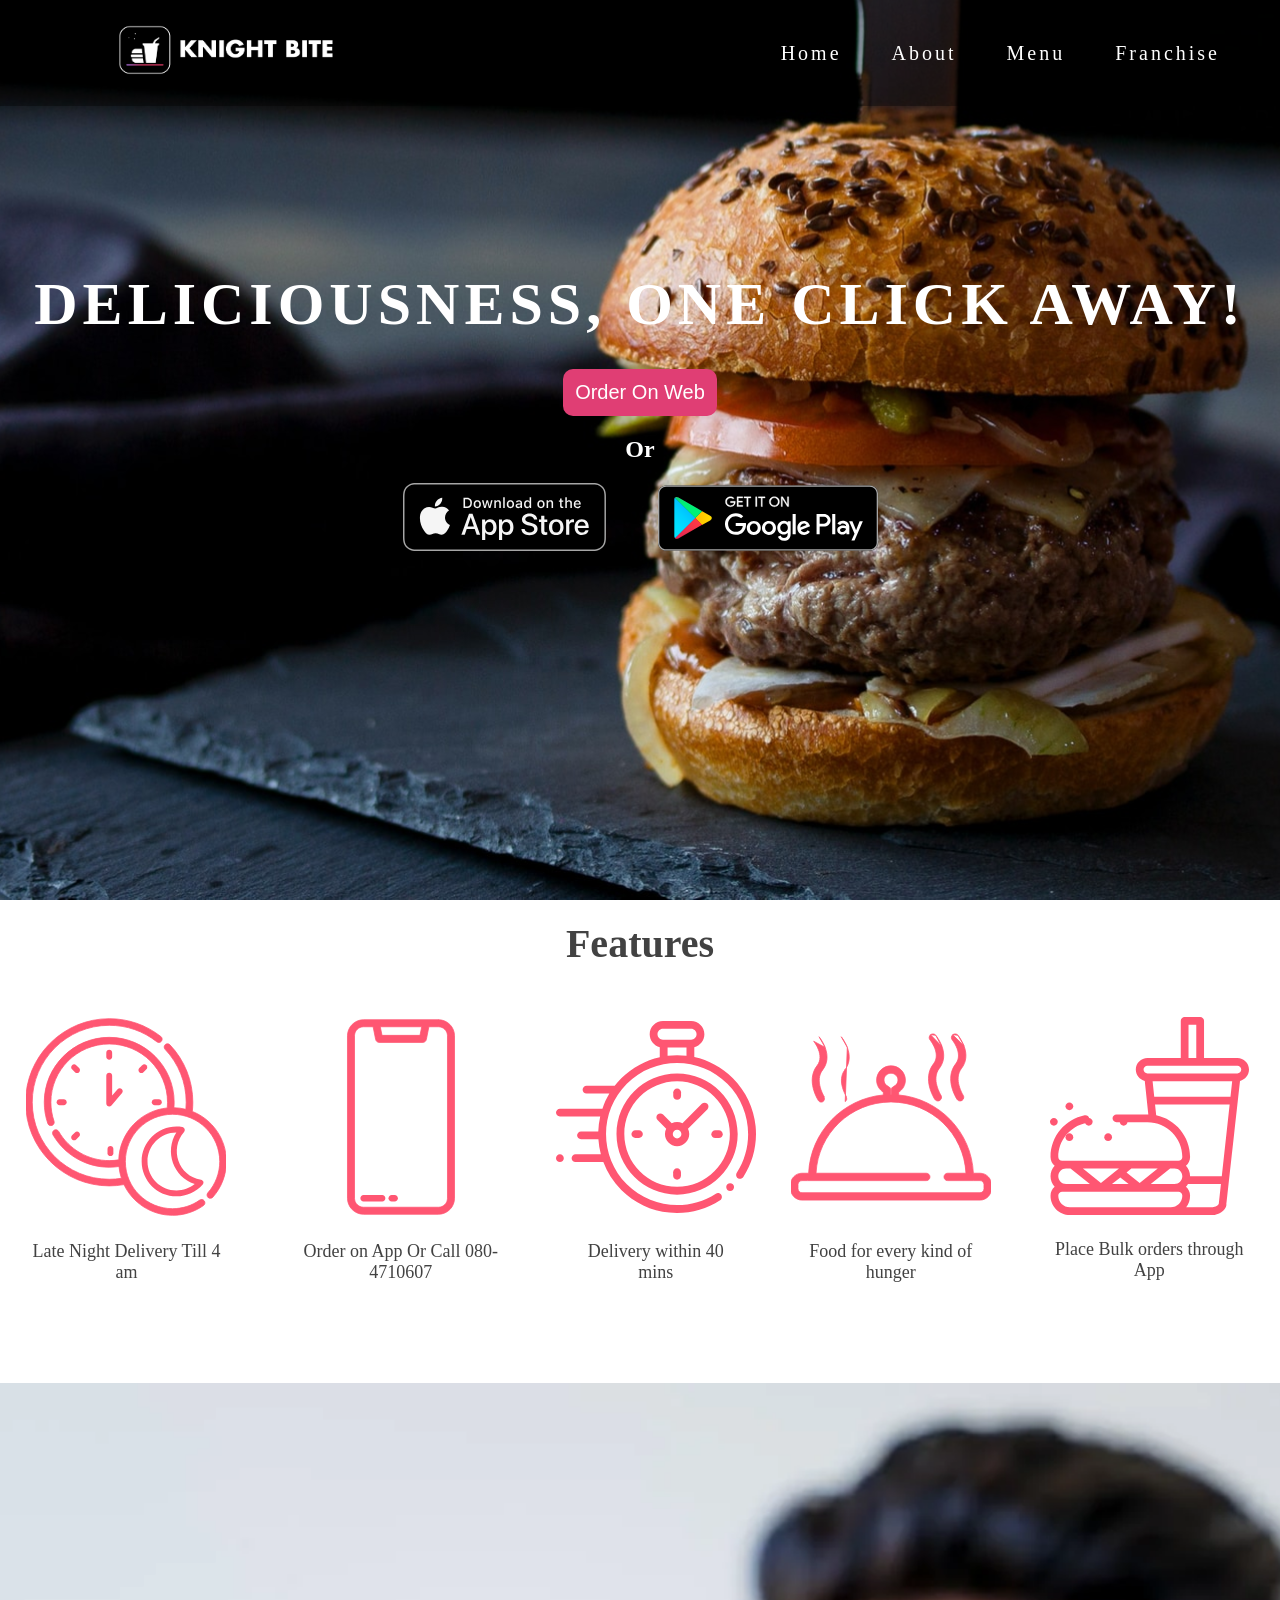
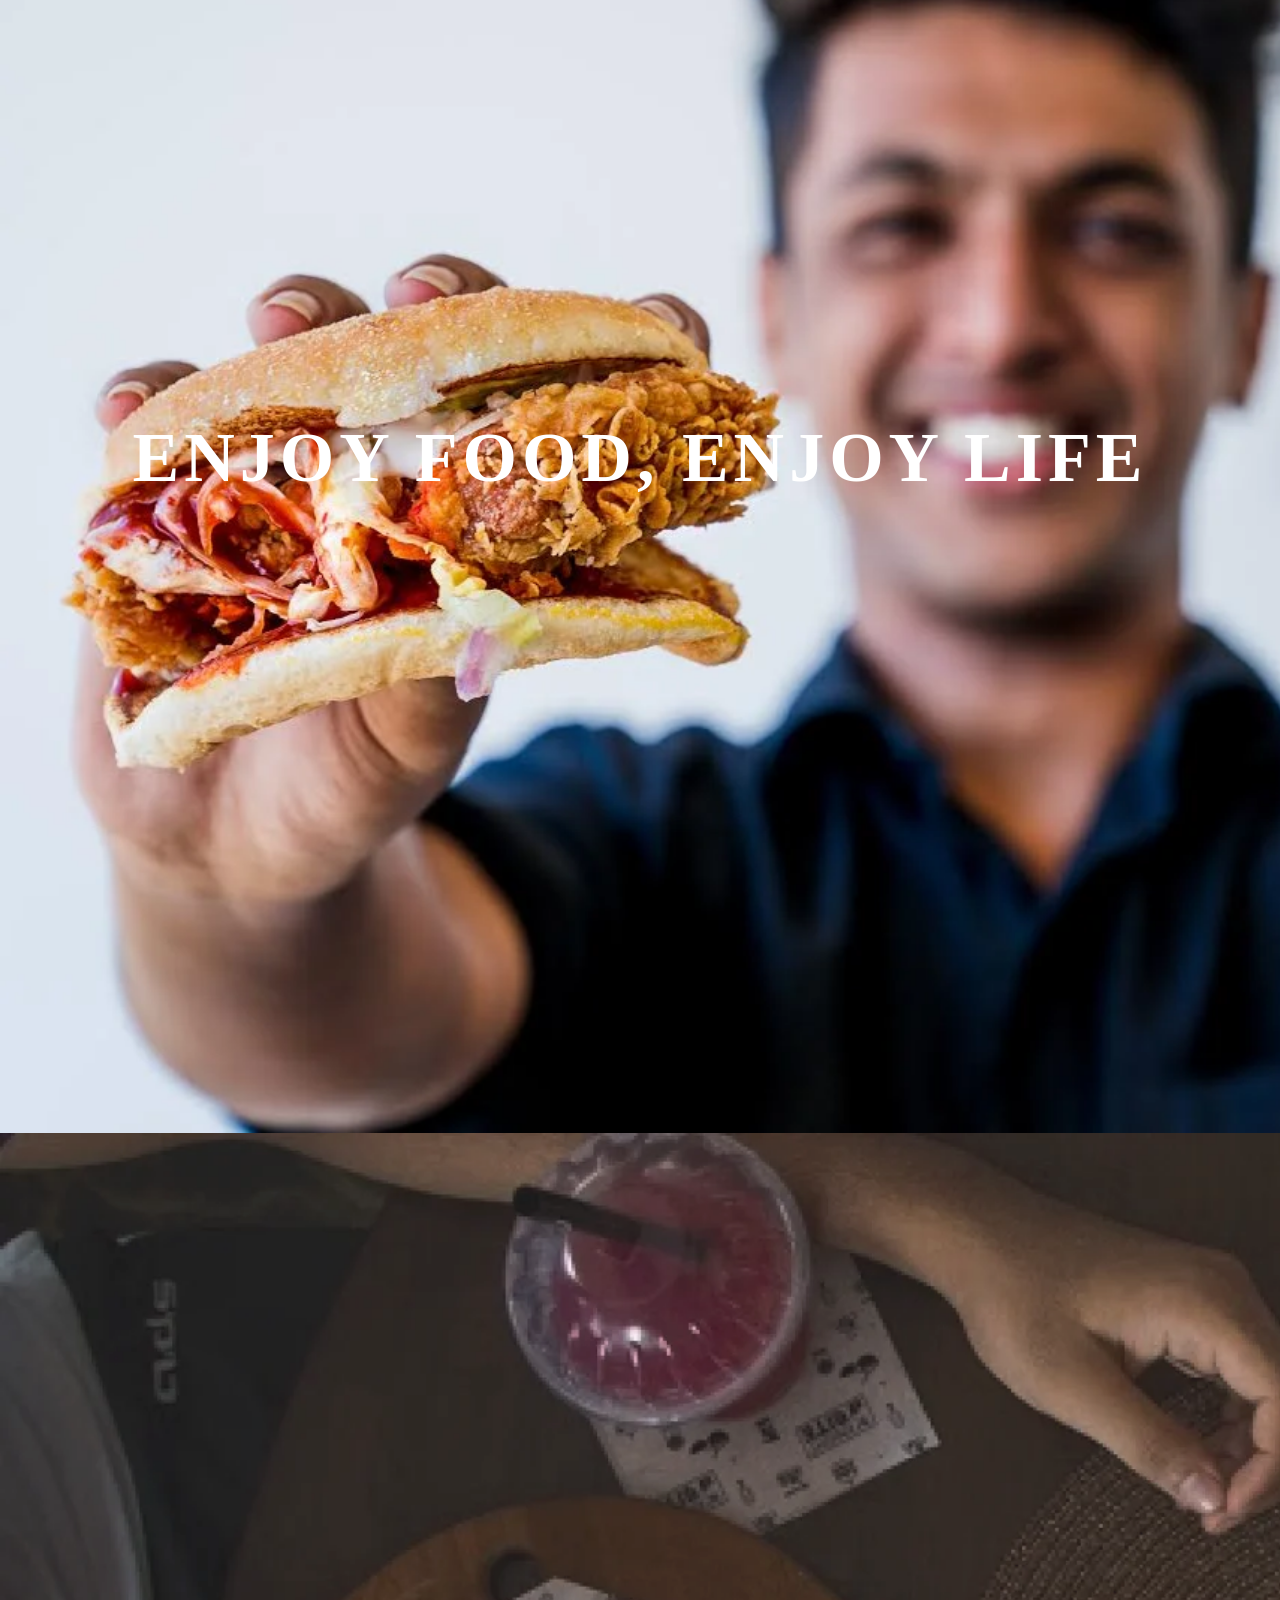
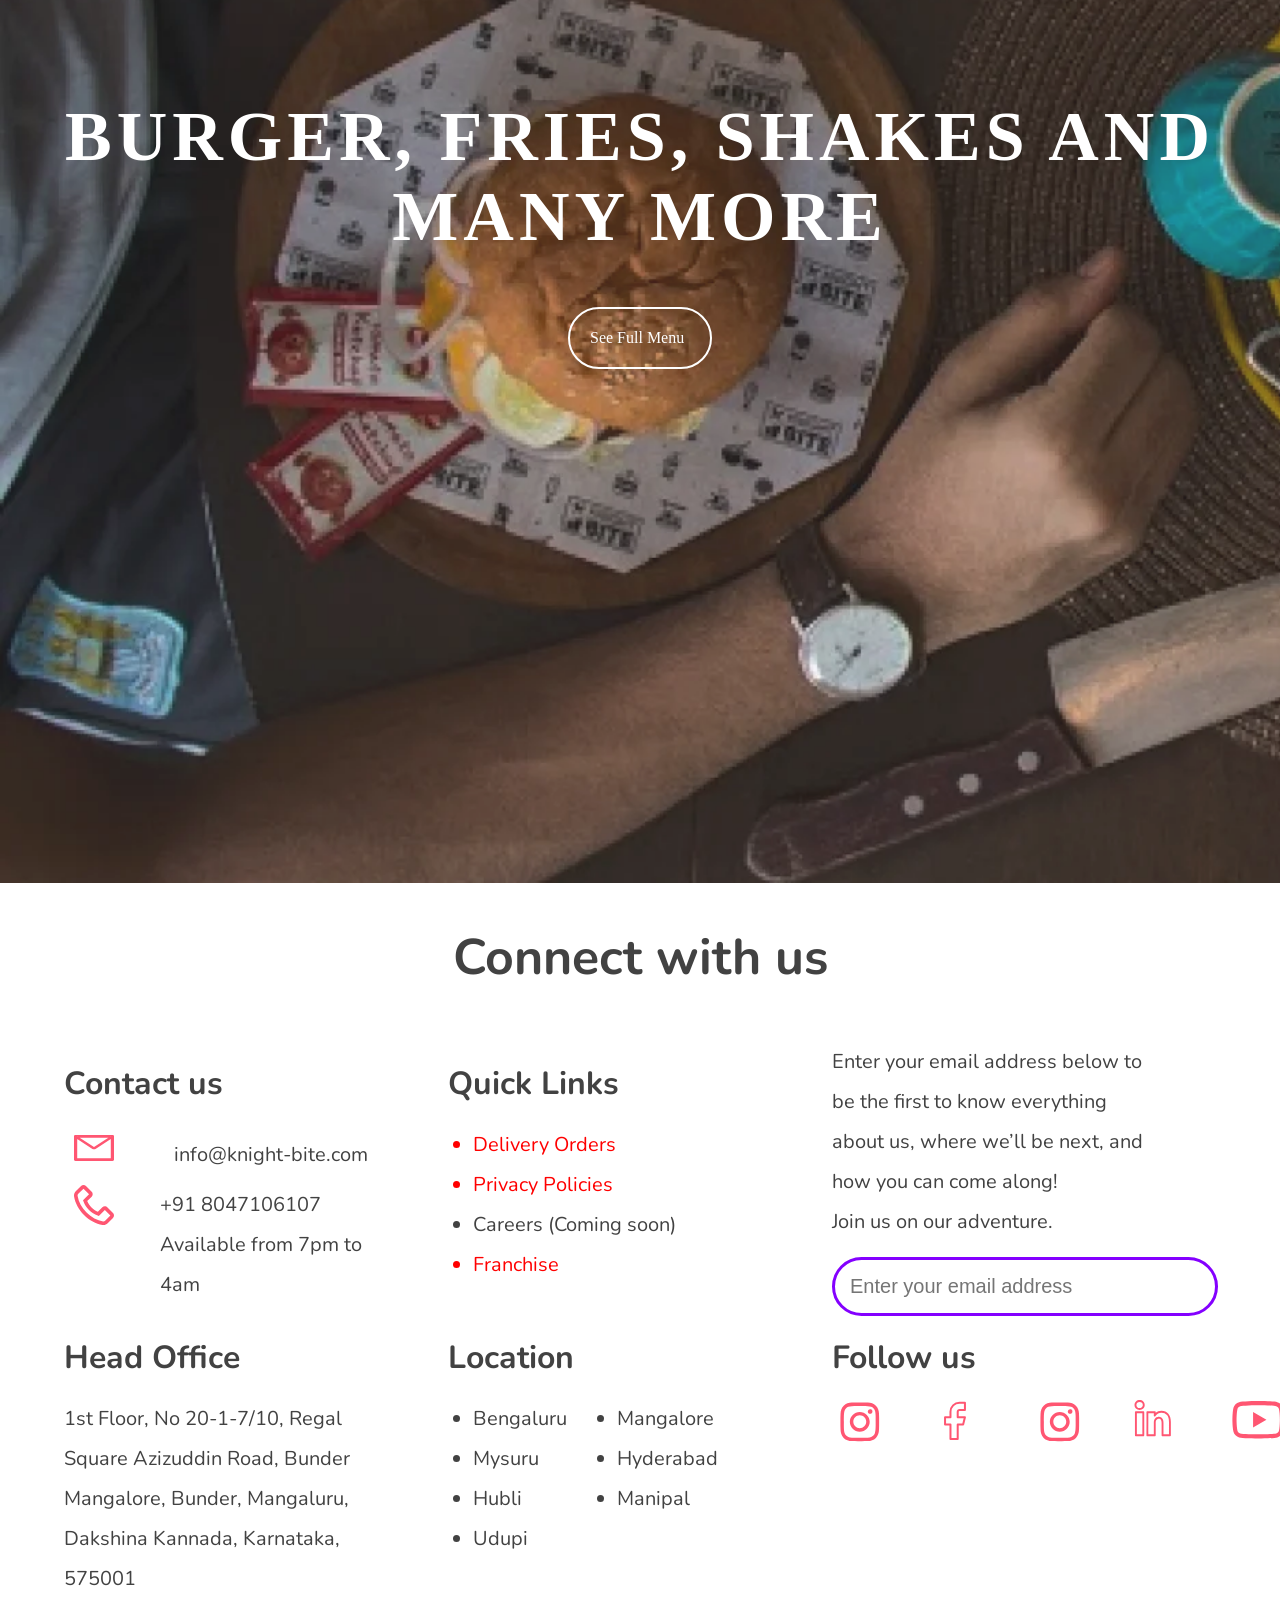
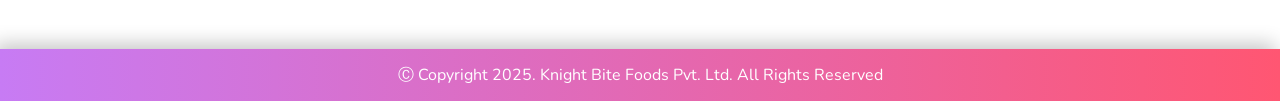
==== index.html @ 64aa1a14 "Added all the pages" ====
<!DOCTYPE html>
<html lang="en">
<head>
    <meta charset="UTF-8">
    <meta name="viewport" content="width=device-width, initial-scale=1.0">
    <link href="https://fonts.googleapis.com/css2?family=Nunito:wght@300;400;600;700&amp;display=swap" rel="stylesheet">
    <title>Knight Bite</title>
    <link rel="icon" href="./images/logo.png"> 
    <link rel="stylesheet" href="index.css">
</head>
<body>
    <div class="main-background">
<!--START NAVIGATION BAR-->
        <div class="nav">
            <div class="logo">
                <img src="./images/kb_logo_new_2.png" alt="logo">
            </div>
            <div class="navbar">
                <ul class="link-nav">
                    <li><a href="index.html">Home</a></li>
                    <li><a href="About.html">About</a></li>
                    <li><a href="Menu.html">Menu</a></li>
                    <li><a href="Franchise.html">Franchise</a></li>
                </ul>
            </div>
        </div>
    
<!--END NAVIGATION BAR-->

<!--START MAIN CONTENT-->

        <div class="main-text">
            <h1>Deliciousness, One Click Away!</h1>
        </div>

        <div class="button-container">
            <div class="main-button">
                <a href="https://order.knight-bite.com/">
                    <button>Order On Web</button></a>
            </div>

             <h2 style="color: white;text-align: center;">Or</h2>

            <div class="app-button">
                <div class="ios-button1">
                    <a href="https://apps.apple.com/in/app/knight-bite-order-food-online/id1387840512">
                        <div class="ios-store"></div></a>
                </div>

                <div class="app-button2">
                    <a href="https://play.google.com/store/apps/details?id=com.axndxsoftwarehub.knightbite&hl=en">
                        <div class="android-store"></div></a>
                </div>
            </div>
        </div>
    </div>

    <!--END MAIN CONTENT-->

    <!--START FEATURES CONTENT-->

    <div class="main-features">
        <h1>Features</h1>
        <div class="Features">
            <div class="features-contents">
                <img src="./images/feature-1.svg" alt="1"><p>Late Night Delivery Till 4 am</p>
            </div>
            <div class="features-contents">
                <img src="./images/feature-2.svg" alt="2"><p>Order on App Or Call 080-4710607</p>
            </div>
            <div class="features-contents">
                <img src="./images/feature-3.svg" alt="3"><p>Delivery within 40 mins</p>
            </div>
            <div class="features-contents">
                <img src="./images/feature-4.svg" alt="4"><p>Food for every kind of hunger</p>
            </div>
            <div class="features-contents">
                <img src="./images/feature-5.svg" alt="5"><p>Place Bulk orders through App</p>
            </div>
        </div>
    </div>

     <!--ENDS FEATURES CONTENT-->

    <div class="banner-1">
        <h1>Enjoy food, enjoy life</h1>
    </div>

    <div class="banner-2">
        <div class="menu">
        <h1>Burger, fries, shakes and many more</h1>
            <div class="menu-button">
            <a href="Menu.html">See Full Menu</a>
            </div>
        </div>
    </div>

    <!--STARTS HOME FOOTER-->
    <div class="home-footer-head">
        <h1>Connect with us</h1>
    </div>

    <div class="footer-details">
        <div class="footer-items">
            <h1>Contact us</h1>
            <div class="contact-us">
                <div class="con-email">
                    <div class="contact-email"></div>
                    <span>info@knight-bite.com</span>
                </div>
                <div class="con-phone">
                    <div class="contact-phone"></div>
                    <span>+91 8047106107<br>Available from 7pm to 4am</span>
                </div>
            </div>
        </div>
        <div class="footer-items">
            <div class="Quick-Links">
                <h1>Quick Links</h1>
                <div class="links-list">
                    <ul>
                        <li><a href="Delivery-Orders.html">Delivery Orders</a></li>
                        <li><a href="Privacy-Policies.html">Privacy Policies</a></li>
                        <li>Careers (Coming soon)</li>
                        <li><a href="Franchise.html">Franchise</a></li>
                    </ul>
                </div>
            </div>
        </div>
        <div class="footer-items">
            <div class="Connect-us">
                <p>Enter your email address below to be the first to know everything about us, where we’ll be next, and how you can come along!</p>
                <p>Join us on our adventure.</p>
                <div class="input-field">
                    <input type="email" placeholder="Enter your email address">
                    <button class="email-btn">
                        <img src="./images/email-btn.svg" alt="email">
                    </button>
                </div>
            </div>
        </div>
        <div class="footer-items">
            <div class="head-office">
                <h1>Head Office</h1>
                <span>1st Floor, No 20-1-7/10, Regal Square Azizuddin Road, Bunder Mangalore, Bunder, Mangaluru, Dakshina Kannada, Karnataka, 575001</span>
            </div>
        </div>
        <div class="footer-items">
            <div class="location">
                <h1>Location</h1>
                <div class="location-lists">
                <ul class="loc-lists">
                    <li>Bengaluru</li>
                    <li>Mangalore</li>
                    <li>Mysuru</li>
                    <li>Hyderabad</li>
                    <li>Hubli</li>
                    <li>Manipal</li>
                    <li>Udupi</li>
                    </table>
                </ul>
                </div>
            </div>
        </div>
        <div class="footer-items">
            <div class="follow-us">
                <h1>Follow us</h1>
            <div class="social-media">
                <div class="media">
                    <a href="https://www.instagram.com/knight_bite/"><div class="social-intagram"></div></a>
                </div>
                <div class="media">
                    <a href="https://www.facebook.com/knightbiteIndia/?_rdr"><div class="social-facebook"></div></a>
                </div>
                <div class="media">
                    <a href="https://x.com/knight_bite"><div class="social-twitter"></div></a>
                </div>
                <div class="media">
                    <a href="https://www.linkedin.com/company/knightbite/?originalSubdomain=lu"><div class="social-linkedin"></div></a>
                </div>
                <div class="media">
                    <a href="https://www.youtube.com/channel/UCbUM8v6bBtX8mcVFazJ9IQw"><div class="social-youtube"></div></a>
                </div>

            </div>
            </div>
        </div>
    </div>

    <!--MAIN FOOTER STARTS-->

    <div class="footer">
        <p>Ⓒ Copyright 2025. Knight Bite Foods Pvt. Ltd. All Rights Reserved</p>
    </div>

</body>
</html>
---- index.css ----
*{
        margin: 0;
        padding: 0;
    }
    .main-background{
        background-image: url(./images/app-link-background.svg);
        width: 100%;
        height: 100vh;
        background-size: cover;  
    }

    /*******   START NAV BAR  *******/

    .logo img{
        width: 250px;
        height: 100px;
        padding-left: 100px;
        padding-right: 100px;
    }
    .nav{
        background: rgba(0, 0, 0, 0.342); 
        display: flex;
        position: fixed;
       justify-content:space-between;
        align-items: center;
        letter-spacing: 3px;
        width:100vw;
    }

    .logo{
        font-family:"Nunito";
        color: white;
    }
    .link-nav{
        display: flex;
        gap: 50px;
        margin-right: 60px;
    }

    .link-nav a{
        text-decoration: none;
        color: white;
        font-size: 20px;
        transition:color 1s;

    }
    .link-nav a:hover{
        color: rgb(132, 0, 255);
    }

    .link-nav li{
        list-style: none;
    }

    /*******   END NAV BAR  *******/


    .main-text h1{
        font-family:cursive;
        font-size:60px;
        color: white;
        padding-top: 30vh;
        padding-bottom: 10px;
        letter-spacing: 5px;
        text-transform:uppercase;
        text-align: center;
        
        }
    .main-button button{
        padding:12px;
        font-size: 20px;
        border-radius:10px;
        background-color: rgb(224, 62, 116);
        color: white;
        border: 0px;
        cursor: pointer;
    }

    .main-button{
        align-items: center;
        text-align: center;
        padding: 20px;
    }

    .ios-store{
        background:url(./images/ios-store.svg);
        width:205px;
        height: 70px;
        background-repeat: no-repeat;
    }

    .android-store{
        background: url(./images/google-play-badge.svg);
        width: 220px;
        height: 70px;
        background-repeat: no-repeat;
        background-size: cover;
        background-position: center;
    }
    
    .app-button{
        display: flex;
        justify-content: center;
        padding: 20px;
        gap: 50px;
    }
    

    /*******   START FEATURES  *******/

    .main-features h1{
        font-size: 40px;
        text-align: center;
        padding: 20px;
        color: #424242;
    }
    .Features{
        display:flex;
        justify-content:space-evenly;
        padding-top: 30px;
        padding-bottom: 80px;

    }
    .features-contents{
        text-align: center;
    }
    .features-contents p{
        font-size: 18px;
        padding:20px;
        color: #424242;
    }

    .features-contents img{
        width: 200px;
    }

     /*******   ENDS FEATURES  *******/

     .banner-1{
        background:url(./images/banner-1.webp);
        width: 100%;
        height: 150vh;
        background-size: cover;
        background-repeat: no-repeat;
        align-content: center;

     }

     .banner-1 h1{
       font-family:cursive;
        font-size:70px;
        color: white;
        letter-spacing: 5px;
        text-transform:uppercase;
        text-align: center;
        
     }

         .banner-2{
        background:url(./images/banner-2.webp);
        width: 100%;
        height: 150vh;
        background-size: cover;
        background-repeat: no-repeat;
        align-content: center;

     }

     .banner-2 h1{
       font-family:cursive;
        font-size:70px;
        color: white;
        letter-spacing: 5px;
        text-transform:uppercase;
        padding: 50px;
        text-align: center;
        
     }

     .menu{
        display:flex;
        flex-direction: column;
        align-items:center;
     }

     .menu-button{
        padding: 20px;
        border: 2px solid white;
        width: 100px;
        border-radius: 50px;
        color: white; 
     }

     .menu-button a{
        text-decoration: none;
        color: white;
     }
/***  contact us footer  starts***/

     .footer-details{
        padding-top: 10px;
        padding-bottom: 50px;
     }

     .home-footer-head{
        font-family: "Nunito";
        color: #424242;
        padding: 40px;
        text-align: center;
        font-size: 25px;
     }

     .contact-email{
        background: url(./images/mail_icon.svg);
        width: 100px;
        height: 50px;
        background-repeat: no-repeat;
     }

     .con-email{
        display: flex;
     }

     .contact-phone{
        background: url(./images/phone_icon.svg);
        width: 100px;
        height: 50px;
        background-repeat: no-repeat;
     }

     .con-phone{
        display: flex;
     }
    
     .contact-us{
        padding: 10px;
        width: 300px;
     }
     .footer-items{
        width: 300px;
     }

     .email-btn{
        cursor: pointer;
     }

     .social-intagram{
        background: url(./images/instagram.svg);
        width: 100px;
        height: 50px;
        background-repeat: no-repeat;
     }

     .social-facebook{
        background: url(./images/facebook.svg);
        width: 100px;
        height: 50px;
        background-repeat: no-repeat;

     }

     .social-twitter{
        background: url(./images/instagram.svg);
        width: 100px;
        height: 50px;
        background-repeat: no-repeat;

     }

     .social-linkedin{
        background: url(./images/linkedin.svg);
        width: 100px;
        height: 50px;
        background-repeat: no-repeat;

     }

     .social-youtube{
        background: url(./images/youtube.svg);
        width: 100px;
        height: 50px;
        background-repeat: no-repeat;

     }
    .social-media{
        display: flex;
    }


    .media{
        transition:all 0.8s;
    }


    .media:hover{
        transform: scale(1.2);
    }

    .links-list{
        margin-left: 25px;
    }

    .links-list li:nth-child(2n){
        color: red;
    }
    .links-list li:nth-child(1){
        color: red;
    }

    .links-list a{
        text-decoration: none;
        color: red;

    }

    .footer-details{
         display: grid;
         grid-template-columns: auto auto auto;
         width: 90vw;
         margin: auto;
         font-family: "Nunito";
         color: #424242;
    }

    .footer-items h1{
        padding-bottom: 20px;
        padding-top: 20px;
    }

    .footer-items p{
        font-size: 20px;
        line-height: 40px;
    }

    .footer-items span{
        font-size: 20px;
        line-height: 40px;
    }

     .footer-items li{
        font-size: 20px;
        line-height: 40px;
    }

    .footer-items{
        width: 25vw;
    }

    .loc-lists{
        display:grid;
        grid-template-columns: auto auto;
        margin-left:25px ;
    }

    .input-field input{
        padding: 15px;
        border-radius: 50px;
        border: 3px solid  rgb(132, 0, 255);
        margin-top: 15px;
        font-size: 20px;
        width:350px;   

    }
    .email-btn{
        width: 70px;
        height: 70px;
        background-repeat: no-repeat;
        border-radius: 50px;
        border:none;
        position: absolute;
        left: 176.5vh;
        top:512vh;
        transition: all 0.5s;
    }

     .email-btn img{
        width: 70px;
        height: 70px;
     }

     .email-btn:hover{
        transform: scale(1.1);
     }

    /** Main FOOTER    linear-gradient(90deg, #C77BF4 0%, #FF5672 100%)*/

    .footer{
        background-color: palevioletred;
        text-align: center;
        color:white;
        padding: 15px;
        font-family: "Nunito";
        background: linear-gradient(90deg, #C77BF4 0%, #FF5672 100%);
        box-shadow: -5px -5px 19px rgba(0, 0, 0, 0.23);
    }
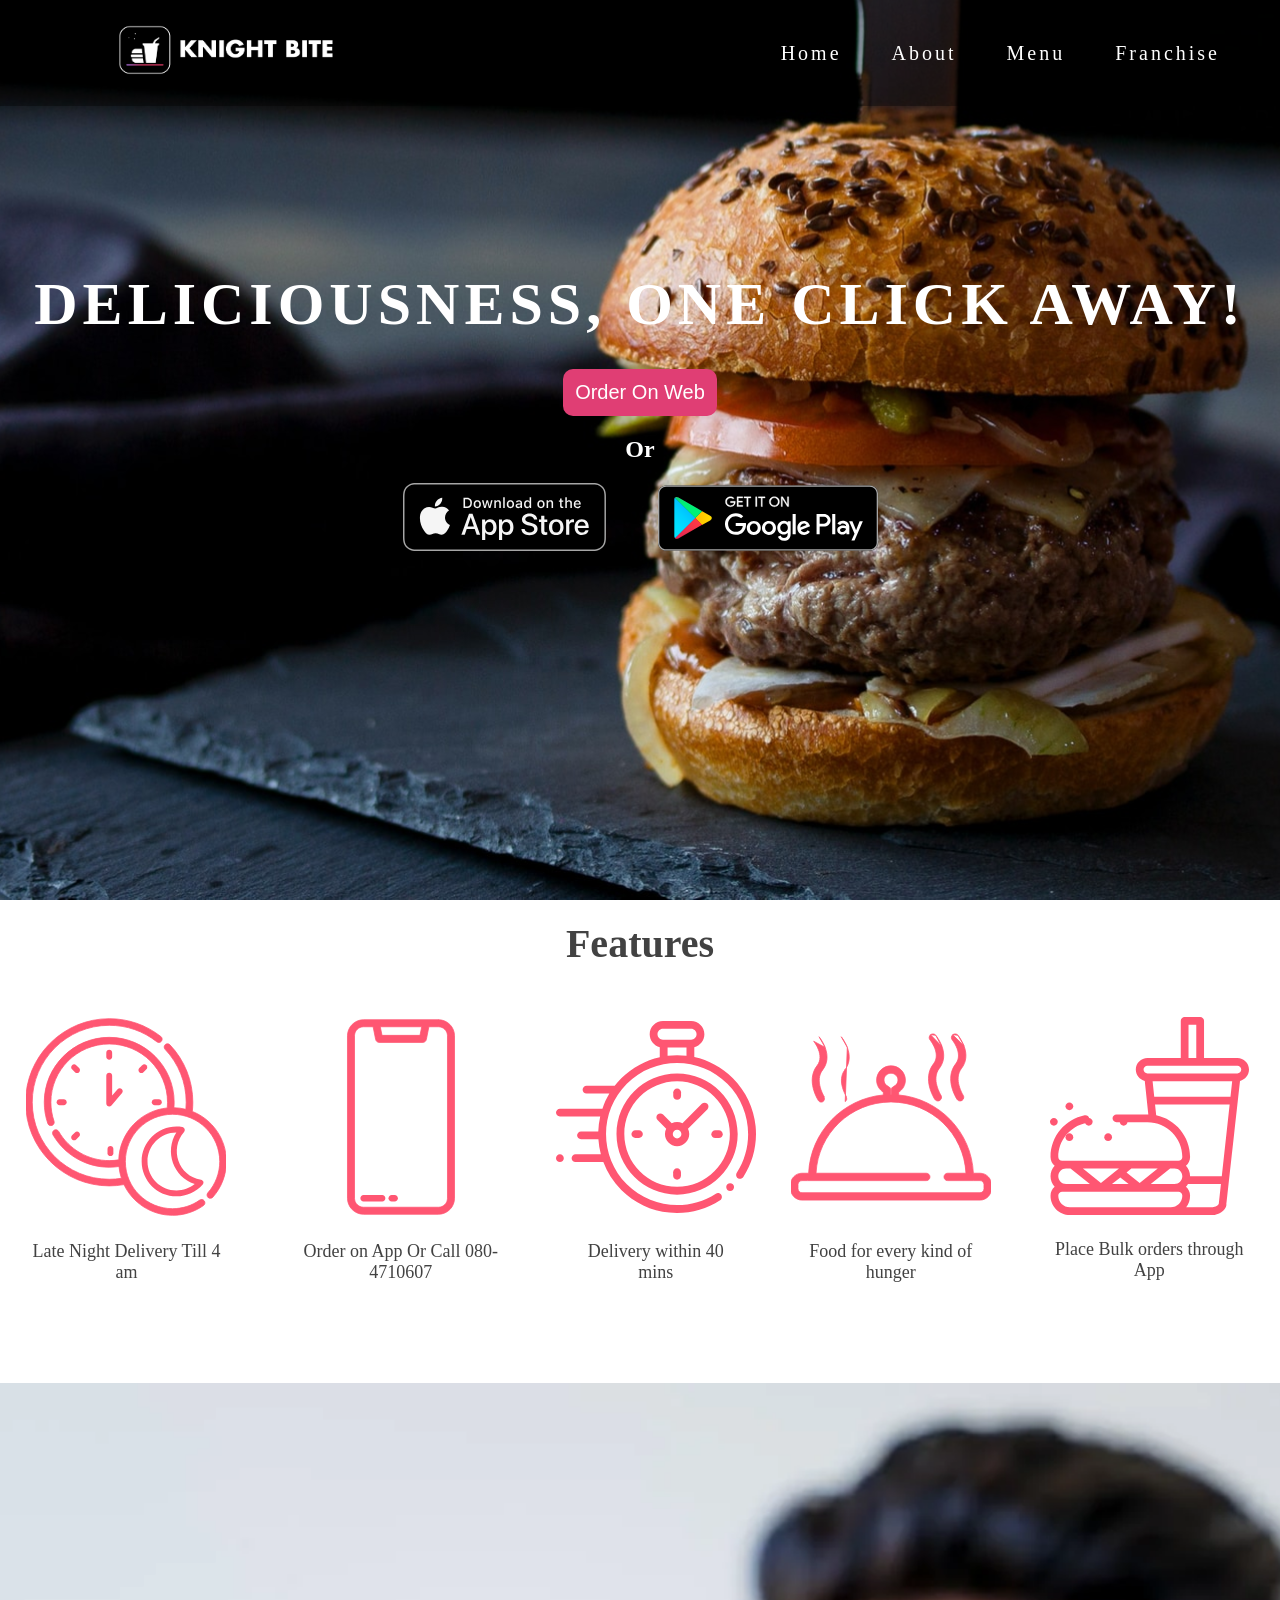
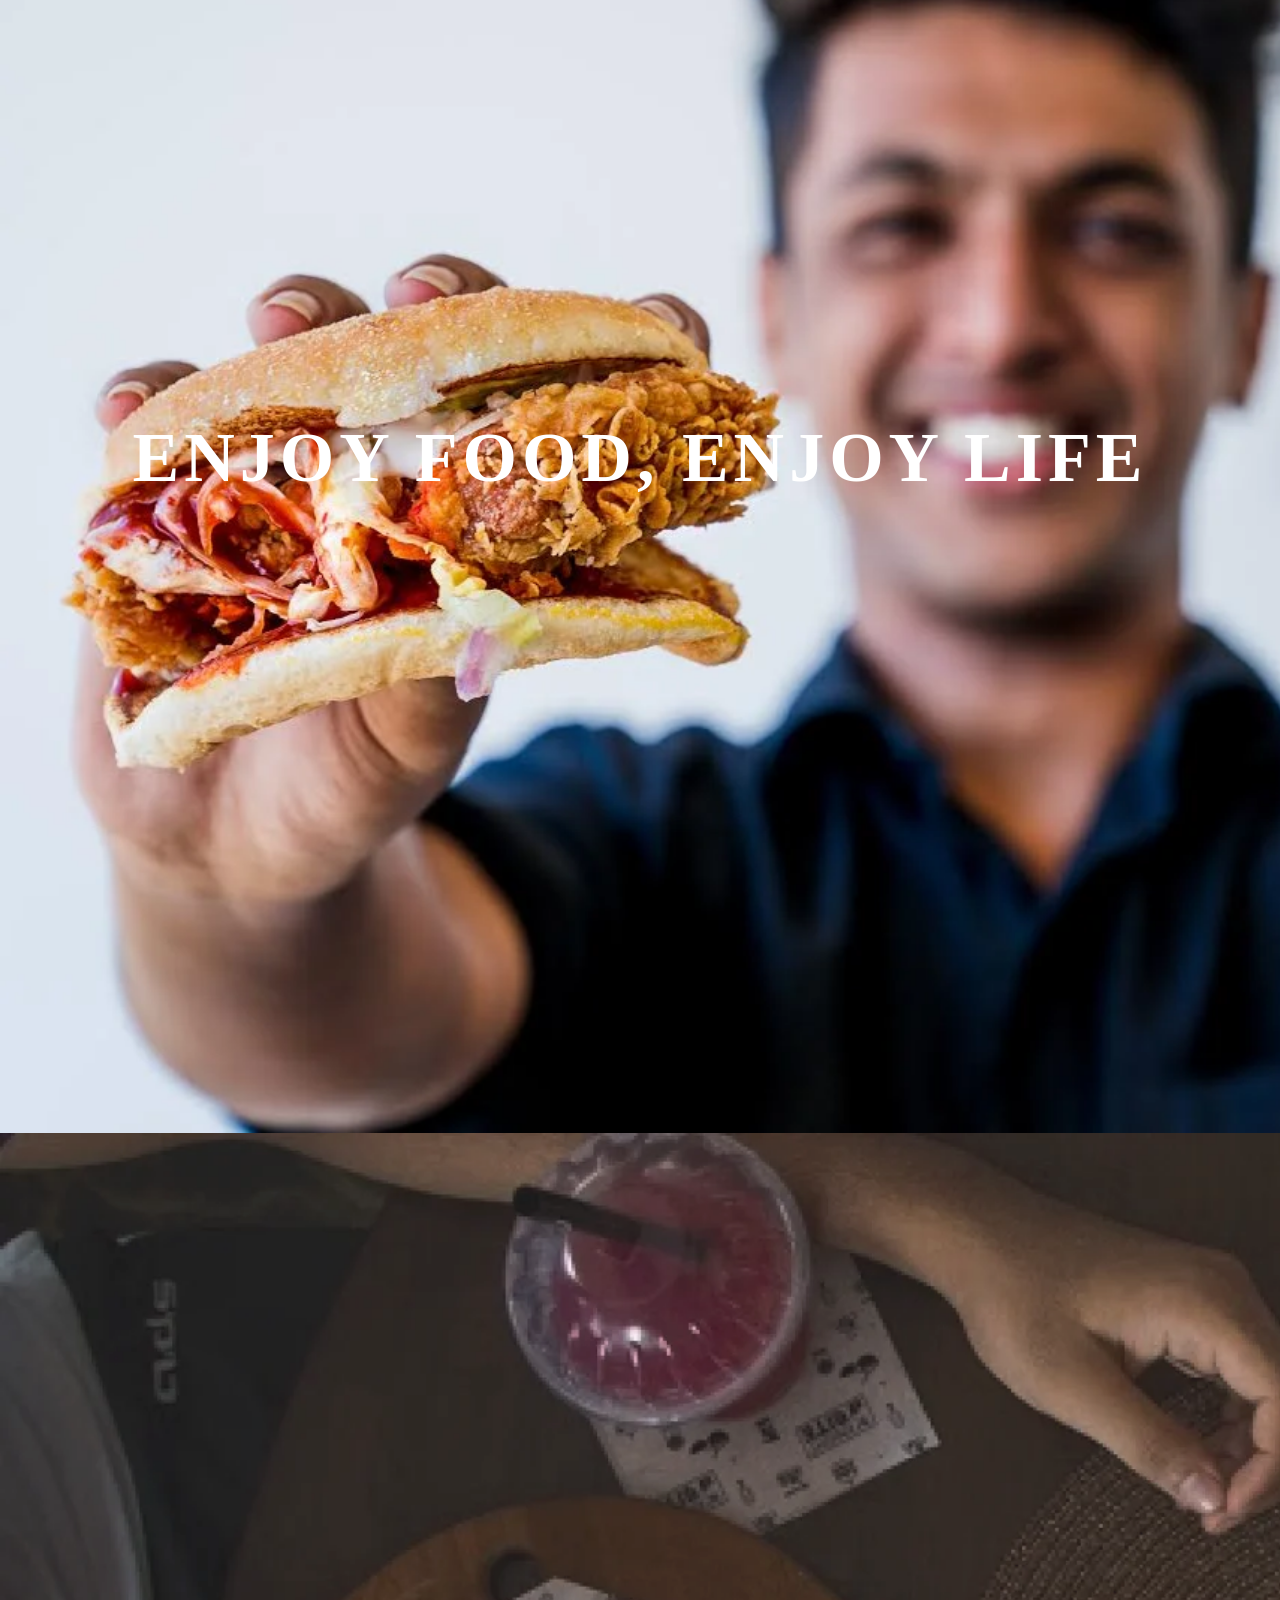
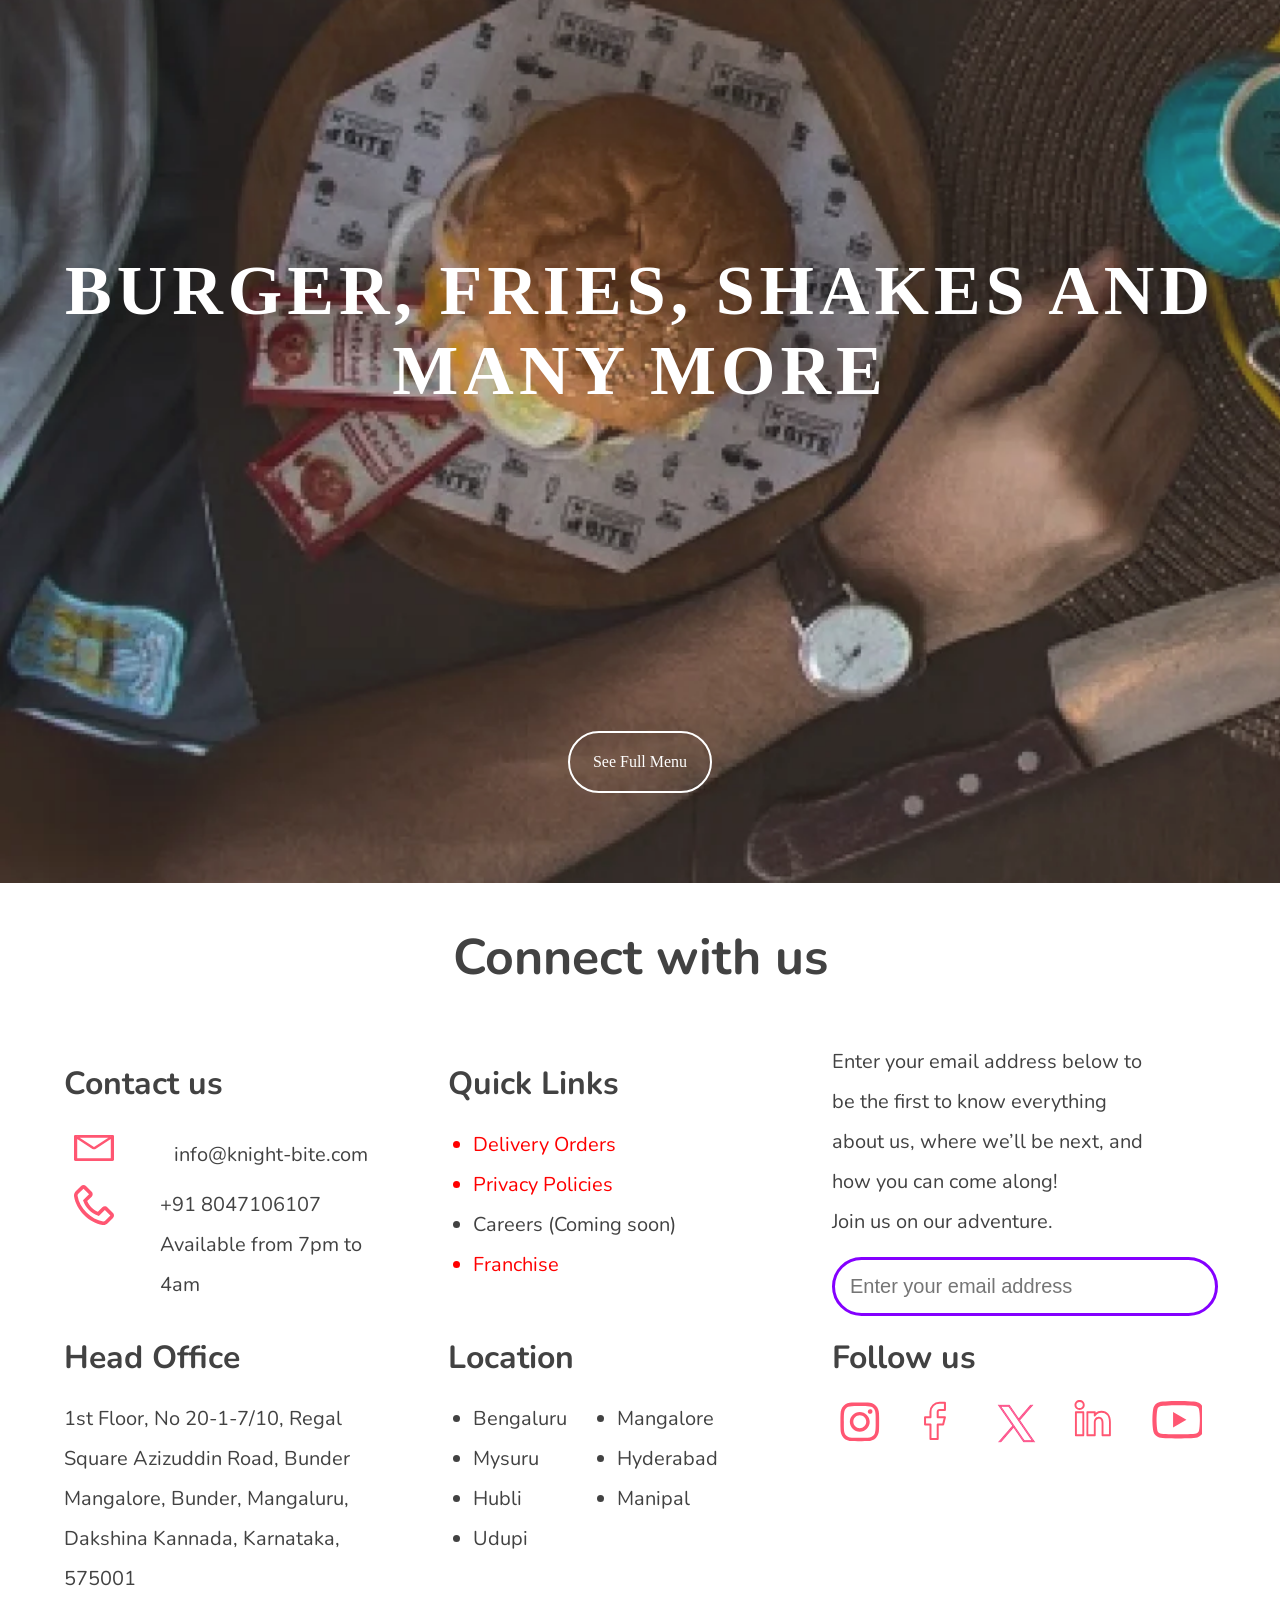
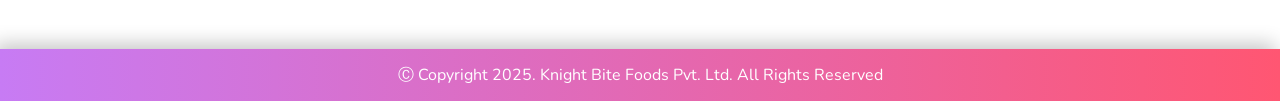
==== commit fc9519b0: "added knight bite clone" ====
--- a/index.html
+++ b/index.html
@@ -87,12 +87,12 @@
     </div>
 
     <div class="banner-2">
-        <div class="menu">
+        
         <h1>Burger, fries, shakes and many more</h1>
             <div class="menu-button">
             <a href="Menu.html">See Full Menu</a>
             </div>
-        </div>
+        
     </div>
 
     <!--STARTS HOME FOOTER-->
--- a/index.css
+++ b/index.css
@@ -163,11 +163,17 @@
         height: 150vh;
         background-size: cover;
         background-repeat: no-repeat;
-        align-content: center;
+        display:flex;
+        flex-direction: column;
+        align-items:center;
+        justify-content: flex-end;
+        text-align: center;
+        gap: 30vh;
 
      }
 
      .banner-2 h1{
+        
        font-family:cursive;
         font-size:70px;
         color: white;
@@ -176,12 +182,6 @@
         padding: 50px;
         text-align: center;
         
-     }
-
-     .menu{
-        display:flex;
-        flex-direction: column;
-        align-items:center;
      }
 
      .menu-button{
@@ -190,6 +190,9 @@
         width: 100px;
         border-radius: 50px;
         color: white; 
+        margin-bottom: 10vh;
+        cursor: pointer;
+    
      }
 
      .menu-button a{
@@ -238,7 +241,7 @@
         width: 300px;
      }
      .footer-items{
-        width: 300px;
+        width: 200px;
      }
 
      .email-btn{
@@ -247,22 +250,22 @@
 
      .social-intagram{
         background: url(./images/instagram.svg);
-        width: 100px;
+        width: 50px;
         height: 50px;
         background-repeat: no-repeat;
      }
 
      .social-facebook{
         background: url(./images/facebook.svg);
-        width: 100px;
+        width: 50px;
         height: 50px;
         background-repeat: no-repeat;
 
      }
 
      .social-twitter{
-        background: url(./images/instagram.svg);
-        width: 100px;
+        background: url(./images/twitterx-logo.png);
+        width: 50px;
         height: 50px;
         background-repeat: no-repeat;
 
@@ -270,7 +273,7 @@
 
      .social-linkedin{
         background: url(./images/linkedin.svg);
-        width: 100px;
+        width: 50px;
         height: 50px;
         background-repeat: no-repeat;
 
@@ -278,13 +281,14 @@
 
      .social-youtube{
         background: url(./images/youtube.svg);
-        width: 100px;
+        width: 50px;
         height: 50px;
         background-repeat: no-repeat;
 
      }
     .social-media{
         display: flex;
+        gap: 30px;
     }
 
 
@@ -369,8 +373,8 @@
         border-radius: 50px;
         border:none;
         position: absolute;
-        left: 176.5vh;
-        top:512vh;
+        left: 178.5vh;
+        top:514vh;
         transition: all 0.5s;
     }
 
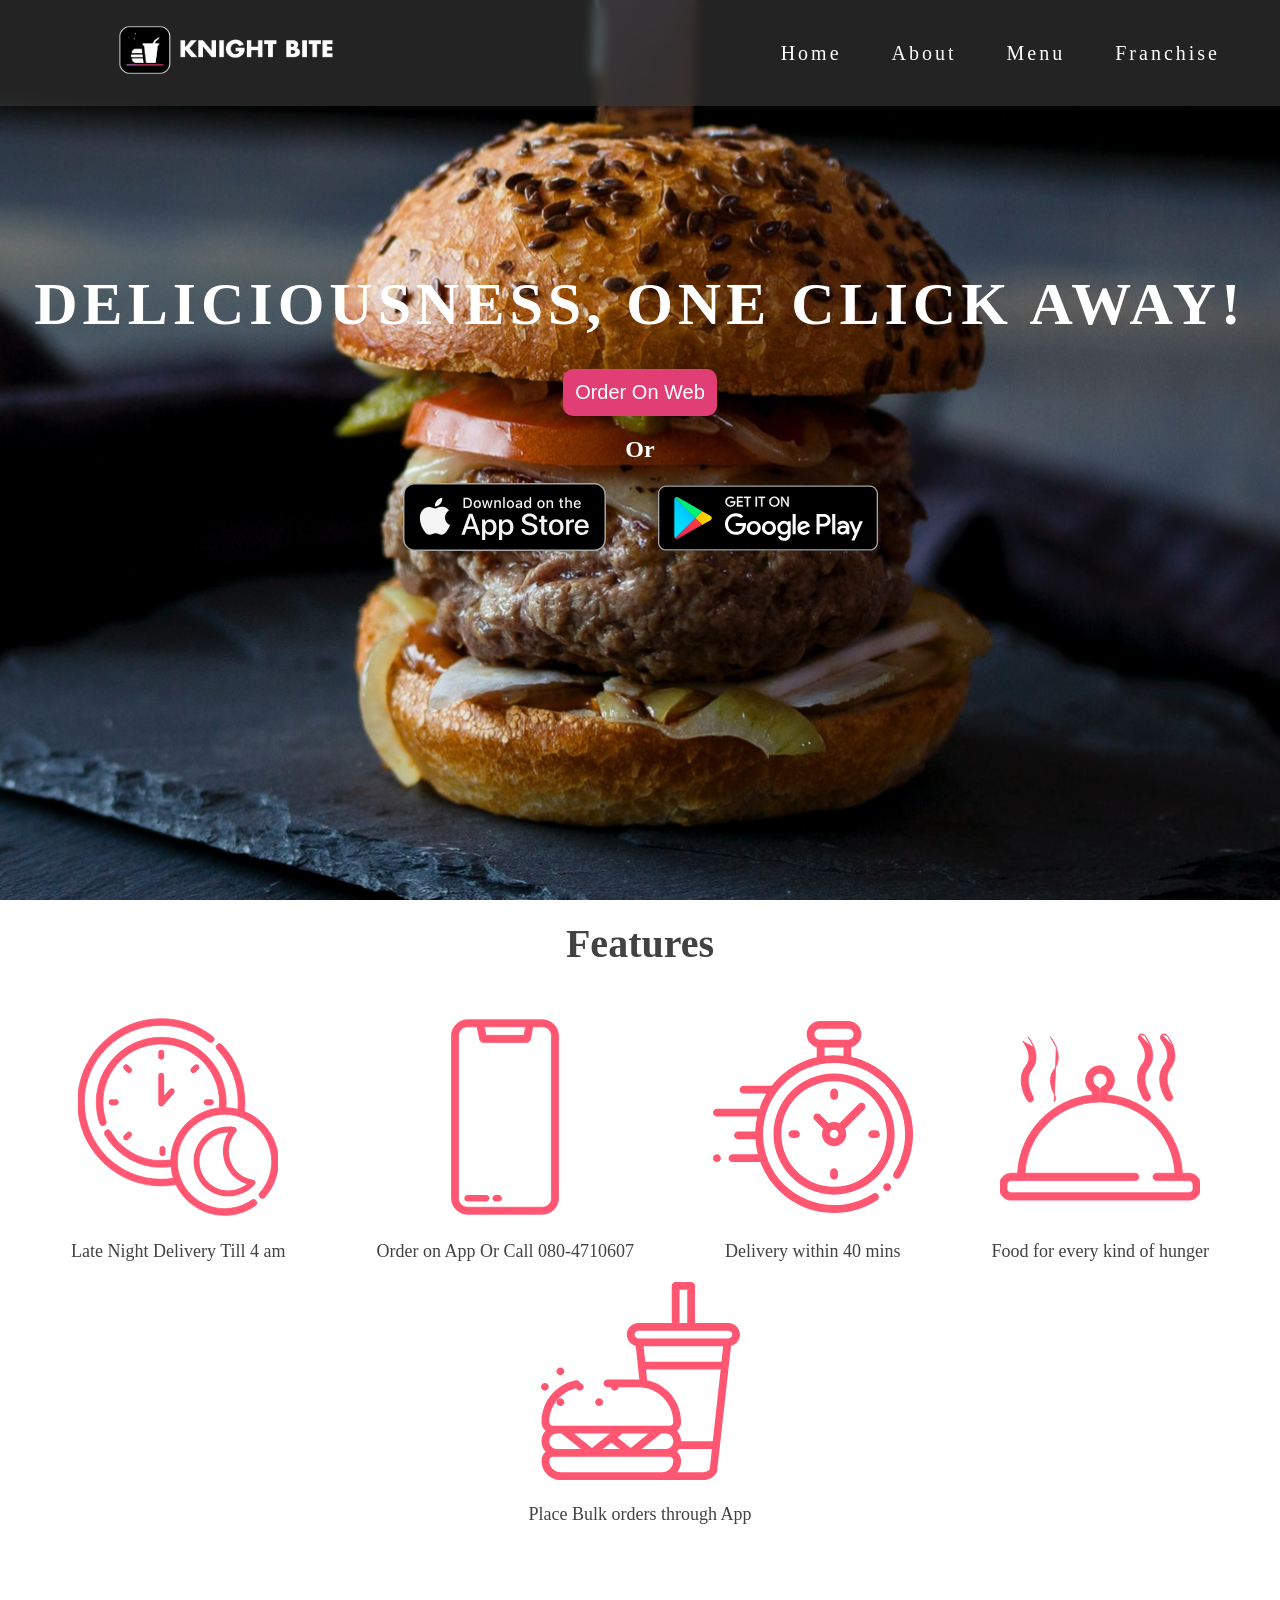
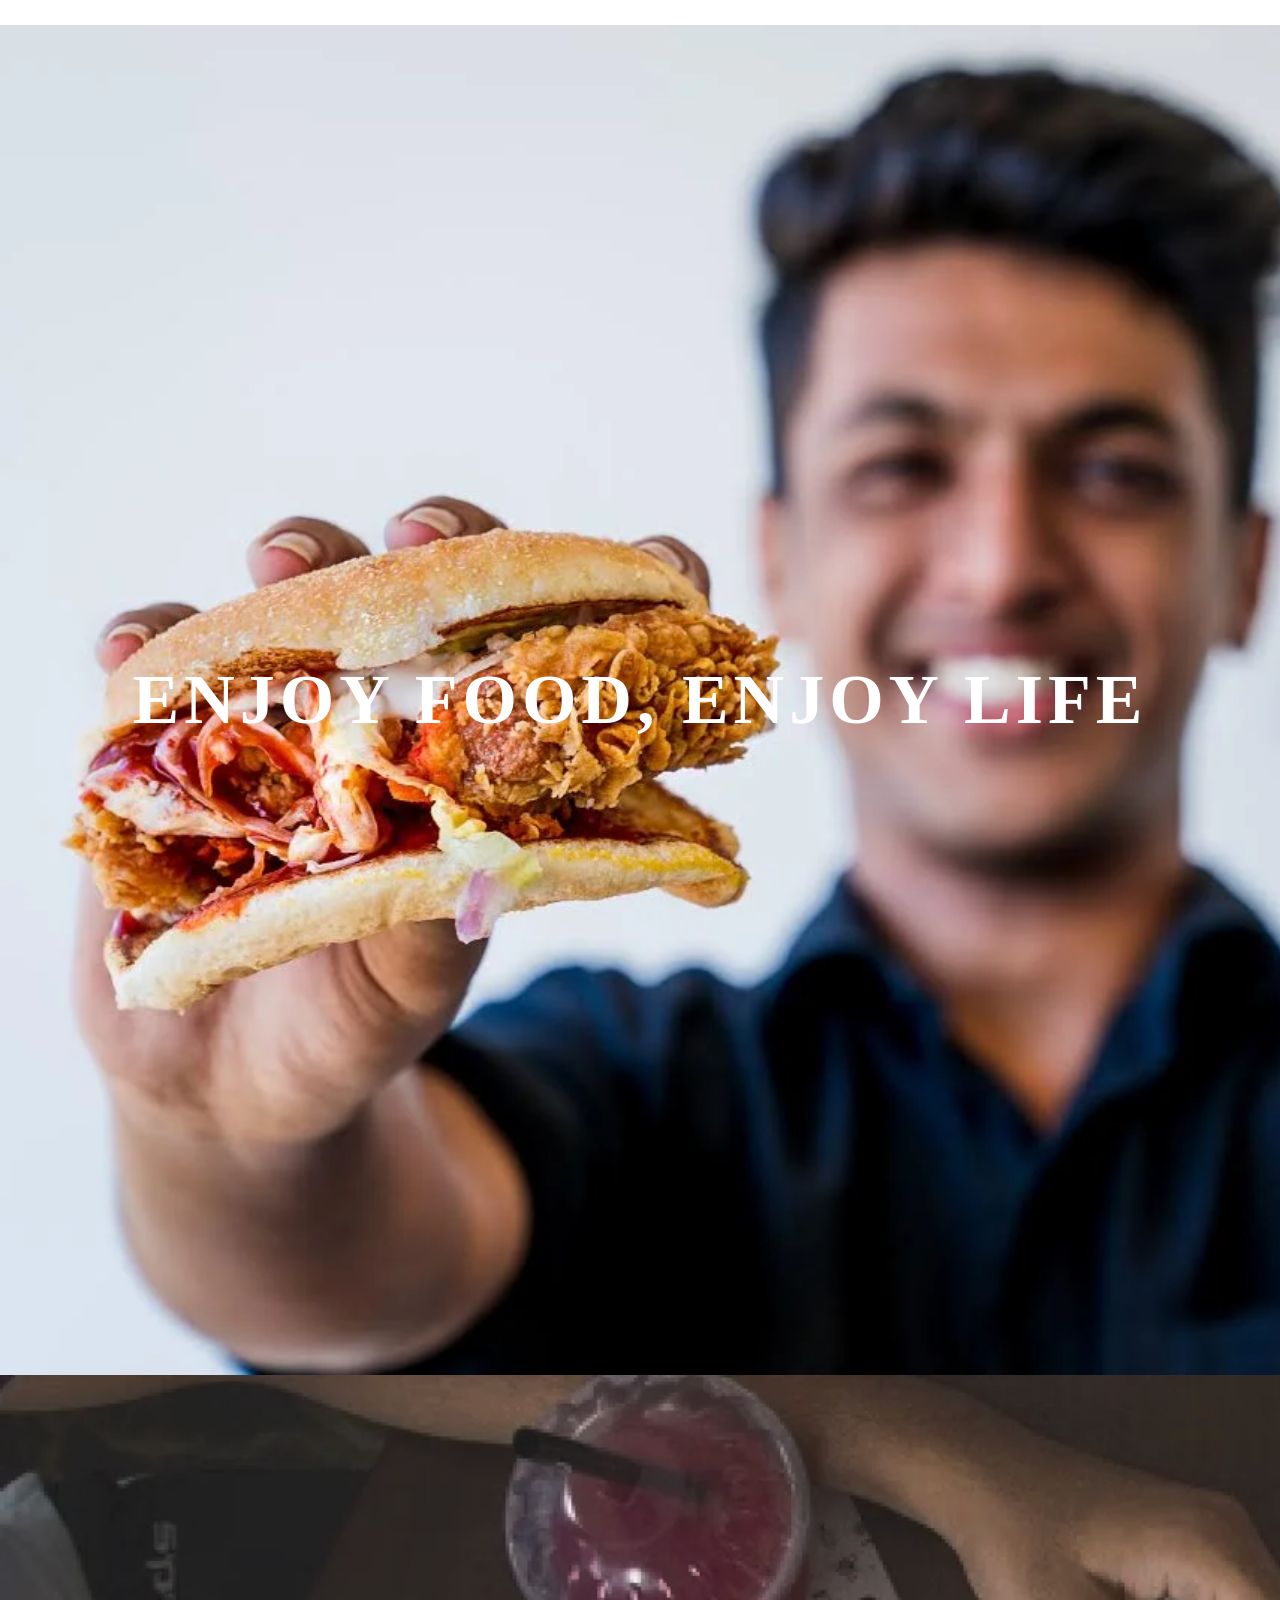
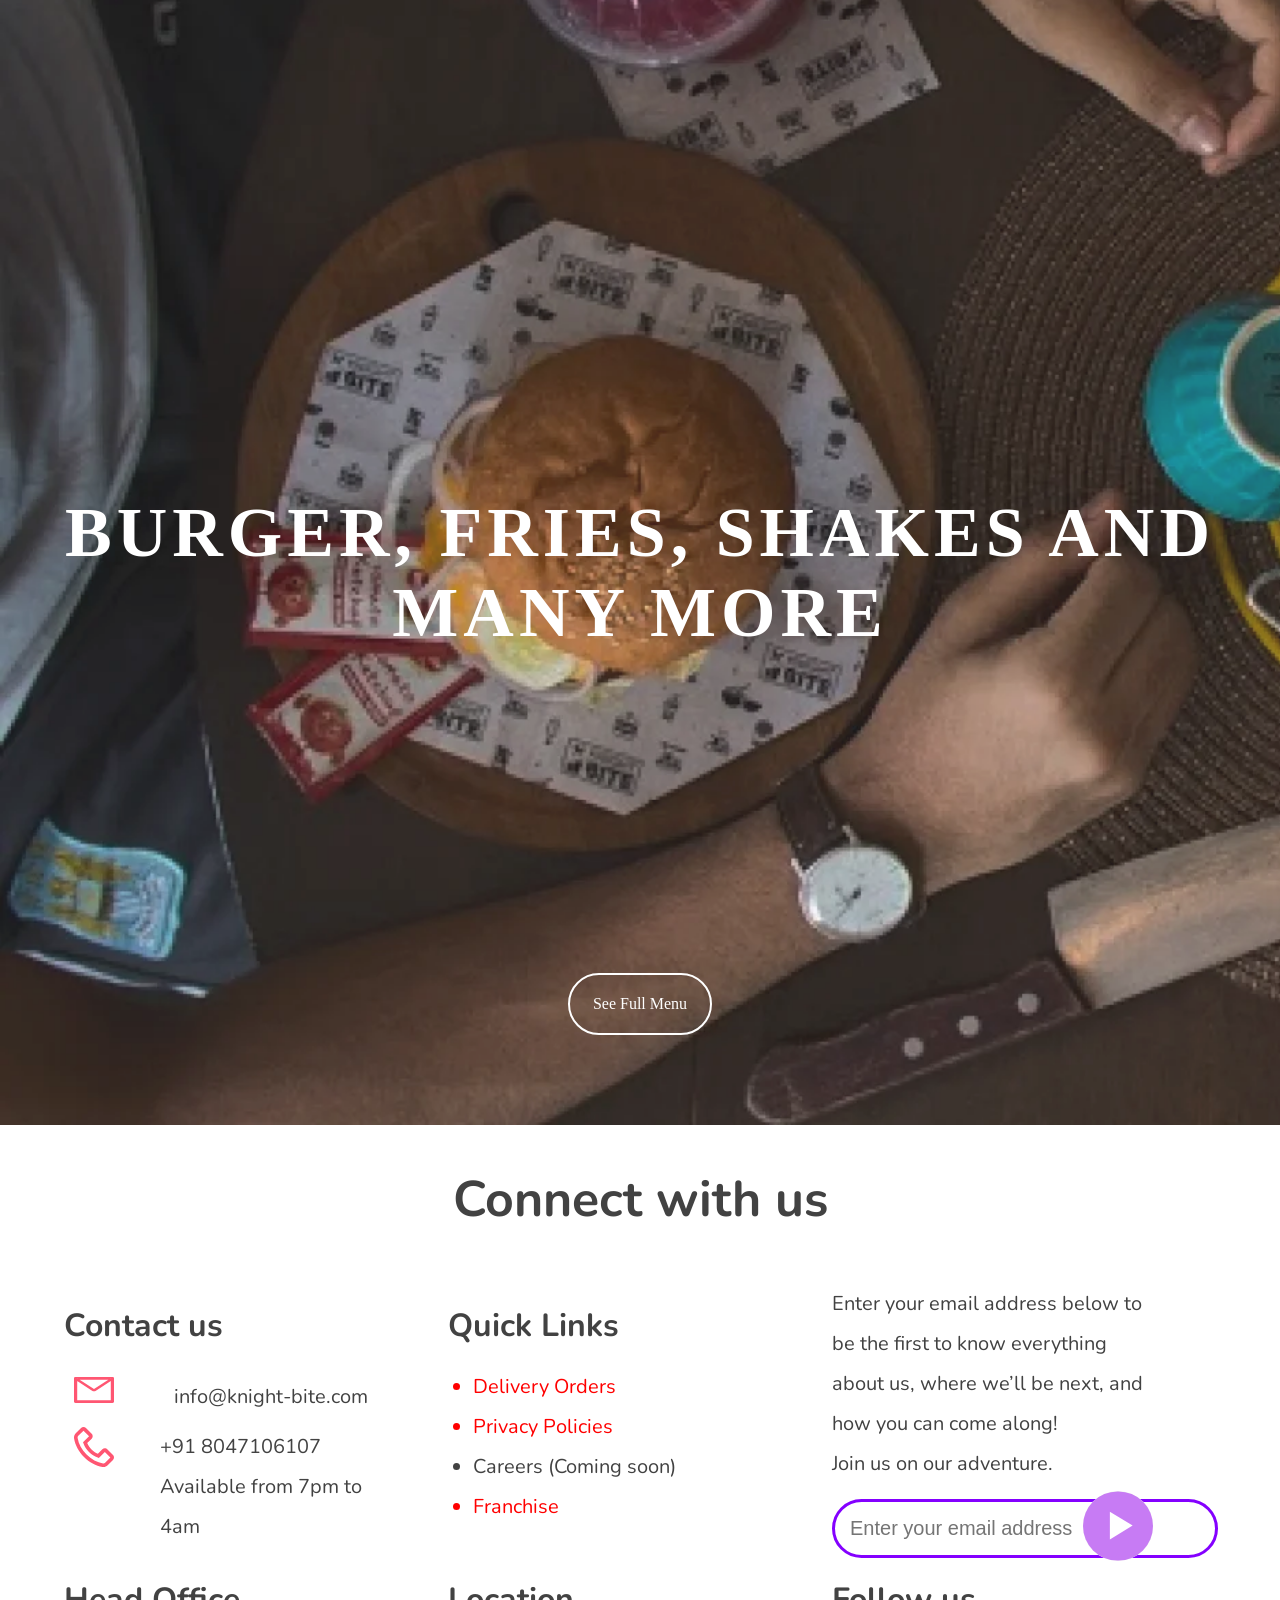
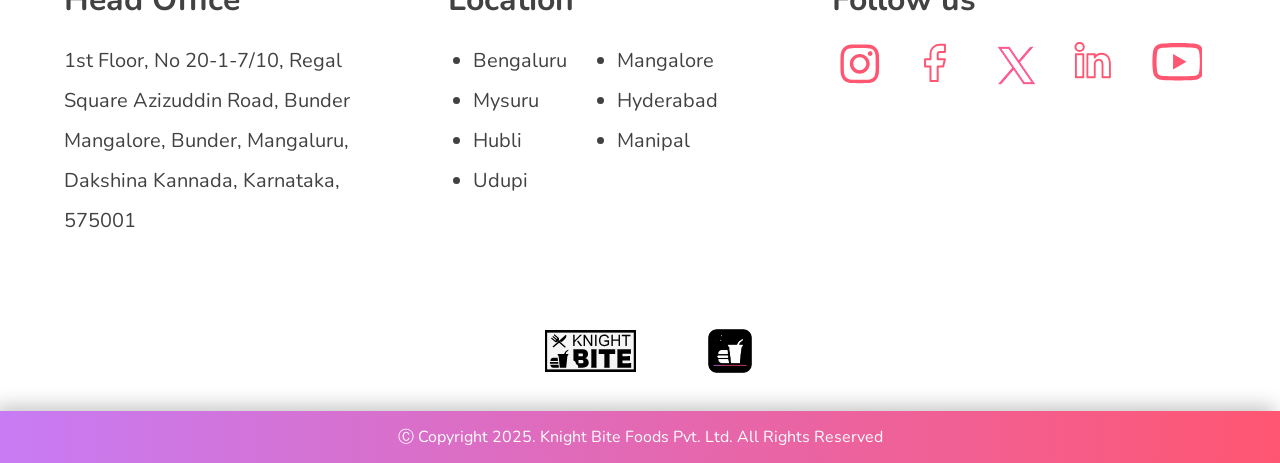
==== commit 88c3cb84: "updated with responsive design" ====
--- a/index.html
+++ b/index.html
@@ -30,7 +30,7 @@
 <!--START MAIN CONTENT-->
 
         <div class="main-text">
-            <h1>Deliciousness, One Click Away!</h1>
+            <h1><b>Deliciousness, One Click Away!</b></h1>
         </div>
 
         <div class="button-container">
@@ -187,6 +187,11 @@
         </div>
     </div>
 
+    <div  class="index-footer">
+        <div class="index-footer-img1"></div>
+        <div class="index-footer-img2"></div>
+    </div>
+
     <!--MAIN FOOTER STARTS-->
 
     <div class="footer">
--- a/index.css
+++ b/index.css
@@ -4,10 +4,11 @@
         padding: 0;
     }
     .main-background{
-        background-image: url(./images/app-link-background.svg);
+        background: url(./images/app-link-background.svg)no-repeat center/cover;
         width: 100%;
         height: 100vh;
-        background-size: cover;  
+        /* background-size: cover;  
+        background-repeat: no-repeat; */
     }
 
     /*******   START NAV BAR  *******/
@@ -19,13 +20,15 @@
         padding-right: 100px;
     }
     .nav{
-        background: rgba(0, 0, 0, 0.342); 
         display: flex;
         position: fixed;
-       justify-content:space-between;
+        justify-content:space-between;
         align-items: center;
         letter-spacing: 3px;
-        width:100vw;
+        width:100%;
+        z-index: 10;
+        background: rgba(63, 63, 63, 0.555);
+        backdrop-filter: blur(6px);
     }
 
     .logo{
@@ -65,6 +68,7 @@
         letter-spacing: 5px;
         text-transform:uppercase;
         text-align: center;
+        font-weight: 900px;
         
         }
     .main-button button{
@@ -88,6 +92,10 @@
         width:205px;
         height: 70px;
         background-repeat: no-repeat;
+        transition: 1s;
+    }
+    .ios-store:hover{
+        transform: scale(0.9);
     }
 
     .android-store{
@@ -97,6 +105,11 @@
         background-repeat: no-repeat;
         background-size: cover;
         background-position: center;
+        transition: 1s;
+    }
+
+    .android-store:hover{
+        transform: scale(0.9);
     }
     
     .app-button{
@@ -117,6 +130,8 @@
     }
     .Features{
         display:flex;
+        flex-wrap: wrap;
+        align-items: center;
         justify-content:space-evenly;
         padding-top: 30px;
         padding-bottom: 80px;
@@ -364,7 +379,10 @@
         margin-top: 15px;
         font-size: 20px;
         width:350px;   
-
+    }
+
+    .input-field{
+        position: relative;
     }
     .email-btn{
         width: 70px;
@@ -373,8 +391,8 @@
         border-radius: 50px;
         border:none;
         position: absolute;
-        left: 178.5vh;
-        top:514vh;
+        right: -1px;
+        top:7px;
         transition: all 0.5s;
     }
 
@@ -385,6 +403,34 @@
 
      .email-btn:hover{
         transform: scale(1.1);
+     }
+
+     .index-footer{
+        display: flex;
+        justify-content: center;
+        gap: 50px;
+        padding: 30px;
+        align-items: center;
+     }
+
+
+     .index-footer-img1{
+        background: url(./images/brand_logo-1_footer.svg);
+        width:130px;
+        height: 60px;
+        background-repeat: no-repeat;
+        background-size: cover;
+        transform: scale(0.7);
+
+     }
+
+     .index-footer-img2{
+        background: url(./images/kb_footer.png);
+        width:50px;
+        height: 50px;
+        background-repeat: no-repeat;
+        background-size: cover;
+        transform: scale(0.9);
      }
 
     /** Main FOOTER    linear-gradient(90deg, #C77BF4 0%, #FF5672 100%)*/
@@ -400,8 +446,89 @@
     }
 
 
-
-
-
-
-
+    /** Media Query Starts*/
+    @media(max-width:576px) {
+
+        .nav{
+            display: flex;
+            flex-direction: column;  
+        }
+
+        .link-nav{
+            gap:20px;
+            margin-right: 0px;  
+            padding-bottom: 10px;
+        }
+        .footer{
+            font-size: 14px;
+        }
+        .main-text>h1{
+            font-size: 30px;
+            
+            
+        }
+        .app-button{
+            transform: scale(0.8);
+            gap: 30px;
+        }
+        .Features{
+            display: flex;
+            flex-wrap: wrap;
+            align-items: center;
+            justify-content: center;
+            
+        }
+         .features-contents img{
+            transform: scale(0.5)
+         }
+        .banner-2 h1{
+            font-size: 55px;
+        }
+
+        .footer-details{
+            display: grid;
+            grid-template-columns: auto;
+        }
+
+        .footer-items h1{
+            width: 15rem;
+        }
+
+        .home-footer-head{
+            font-size: 20px;
+        }
+        .contact-email{
+            width: 90px;
+        }
+
+        .contact-phone{
+            width: 90px;
+        }
+        .footer-items span{
+            width: 60vw;
+        }
+        .footer-items {
+         width: 80vw;
+
+        }
+        .input-field input{
+            width: 250px;
+
+        }
+        .social-media{
+            gap: 20px;
+        }
+}
+        
+       
+
+        
+
+    
+    
+
+
+
+
+
+
